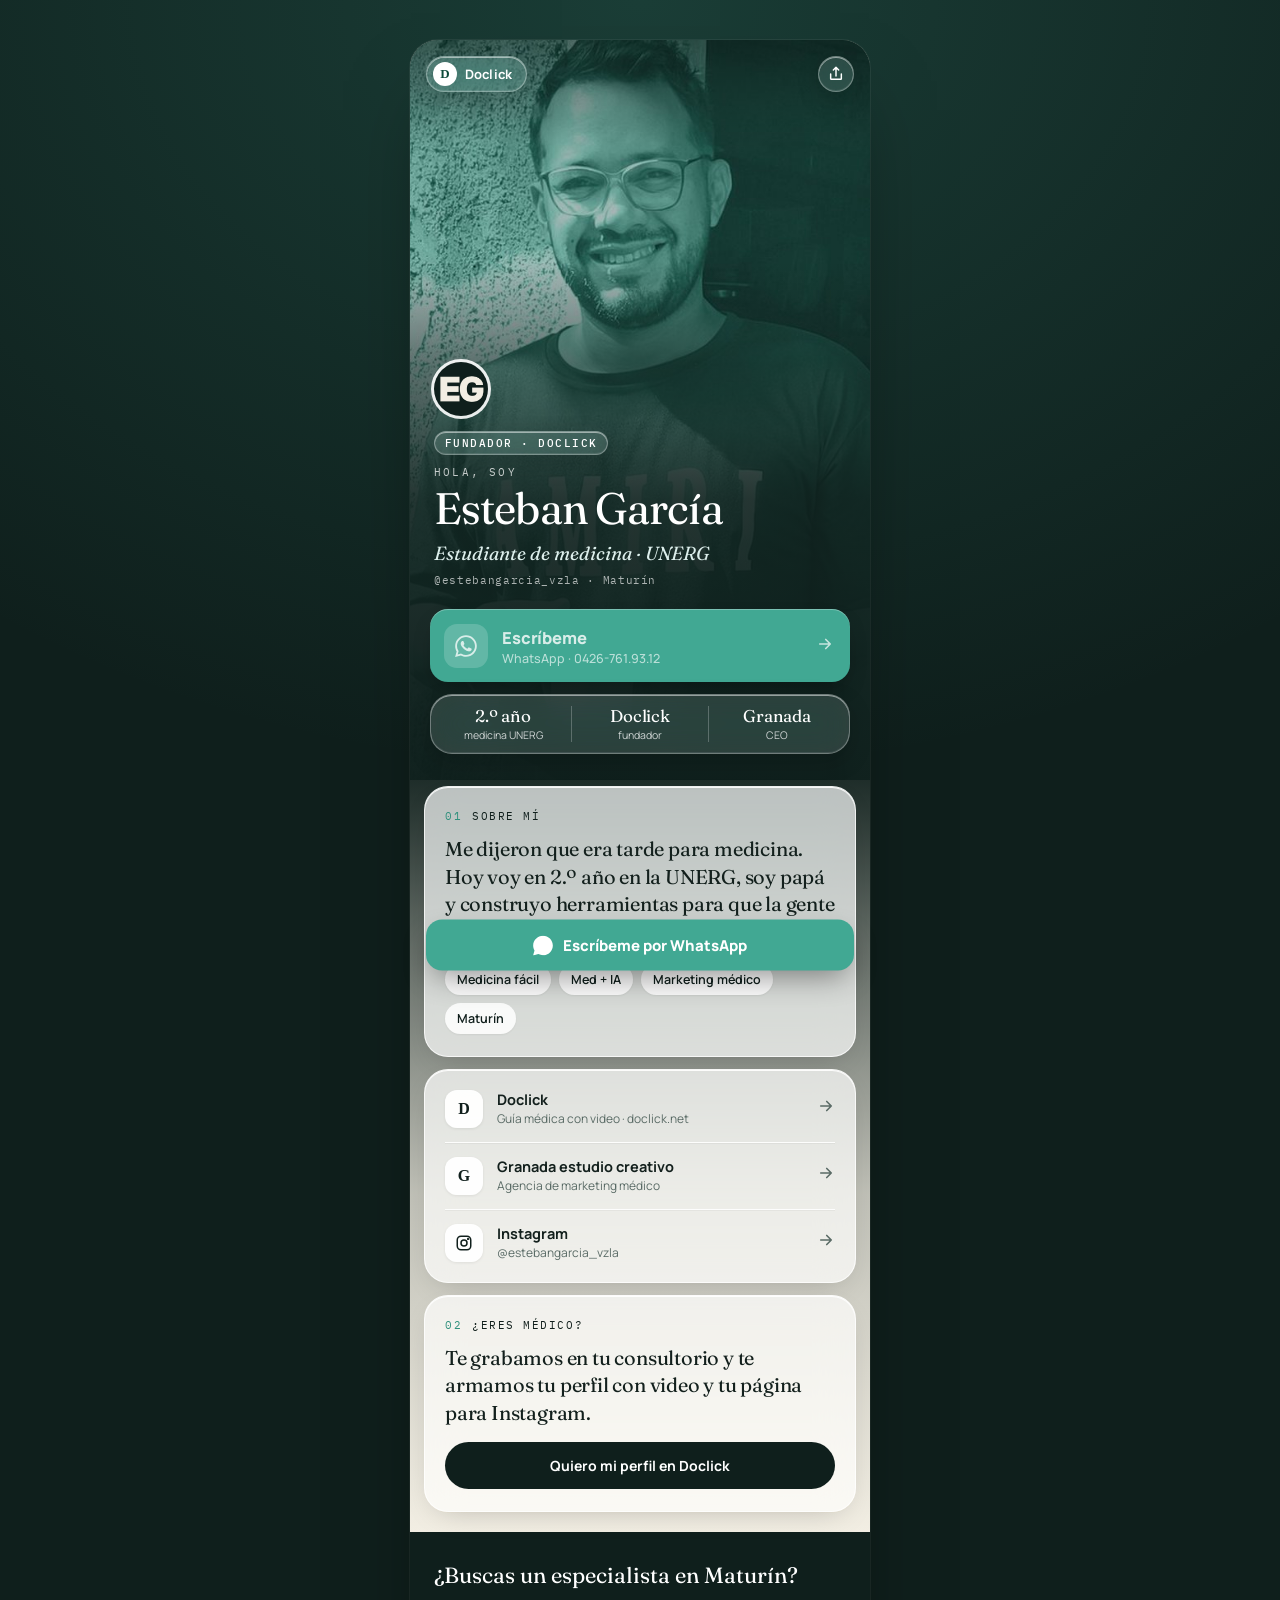
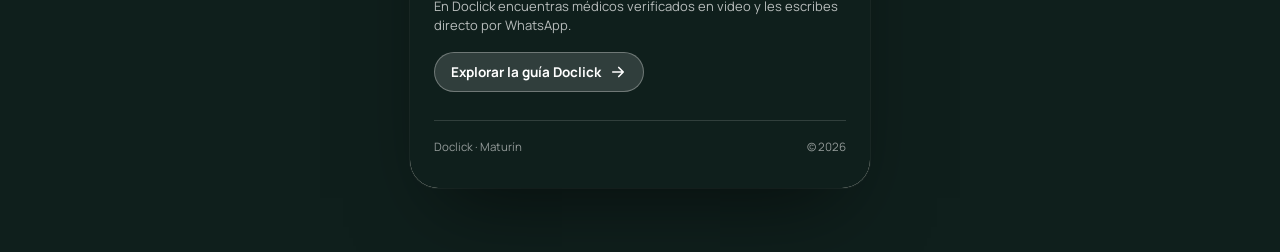
==== esteban.html @ 290d23aa "Add founder landing (esteban.html) and shared landing.css Co-Authored-By: Claude Opus 5.5 <noreply@a" ====
<!DOCTYPE html>
<html lang="es">
<head>
<meta charset="UTF-8">
<meta name="viewport" content="width=device-width, initial-scale=1.0, viewport-fit=cover">
<!-- Google Analytics 4 -->
<script async src="https://www.googletagmanager.com/gtag/js?id=G-QHY2PM07NM"></script>
<script>
  window.dataLayer = window.dataLayer || [];
  function gtag(){dataLayer.push(arguments);}
  gtag('js', new Date());
  gtag('config', 'G-QHY2PM07NM', {send_page_view: false});
</script>
<title>Esteban García — Fundador de Doclick</title>
<meta name="description" content="Estudiante de medicina en la UNERG, fundador de Doclick y CEO de Granada estudio creativo.">
<meta name="robots" content="noindex">
<meta name="theme-color" content="#0F1F1C">
<link rel="icon" type="image/svg+xml" href="data:image/svg+xml,%3Csvg xmlns='http://www.w3.org/2000/svg' viewBox='0 0 100 100'%3E%3Crect width='100' height='100' rx='20' fill='%230D4A3A'/%3E%3Ctext x='50%25' y='55%25' dominant-baseline='middle' text-anchor='middle' font-family='Georgia' font-weight='bold' font-size='55' fill='white'%3ED%3C/text%3E%3C/svg%3E">
<meta property="og:title" content="Esteban García — Fundador de Doclick">
<meta property="og:description" content="Estudiante de medicina en la UNERG, fundador de Doclick y CEO de Granada estudio creativo.">
<meta property="og:image" content="https://doclick.net/images/cover-esteban-garcia.jpg">
<link rel="preconnect" href="https://fonts.googleapis.com">
<link rel="preconnect" href="https://fonts.gstatic.com" crossorigin>
<link href="https://fonts.googleapis.com/css2?family=Fraunces:ital,opsz,wght@0,9..144,400;0,9..144,600;1,9..144,400;1,9..144,500&family=Manrope:wght@400;500;600;700;800&family=IBM+Plex+Mono:wght@400;500&display=swap" rel="stylesheet">
<link rel="stylesheet" href="landing.css">
<style>
  /* Colores de la marca personal de Esteban (monograma EG) */
  :root { --deep: #0F1F1C; --accent: #41A893; --accent-ink: #FFFFFF; --paper: #F2EEE3; --ink: #13201D; --soft: #5A6B66; }
  .btn-sec { display: flex; align-items: center; justify-content: center; gap: 8px; width: 100%; margin-top: 16px; padding: 14px; border-radius: 99px; background: var(--deep); color: #fff; font-size: 14px; font-weight: 700; }
</style>
</head>
<body>

<div class="stage">
  <main class="lp" id="lp">
    <header class="cover">
      <img src="images/cover-esteban-garcia.jpg" alt="Esteban García" fetchpriority="high">
      <div class="topbar">
        <a class="pill glass" href="index.html?utm_source=instagram&utm_medium=bio&utm_campaign=fundador" data-track="logo" aria-label="Ir a Doclick"><span class="d">D</span>Doclick</a>
        <button class="icon-btn glass" id="share" type="button" aria-label="Compartir esta página"><svg width="16" height="16" viewBox="0 0 24 24" fill="none" stroke="currentColor" stroke-width="2.2" stroke-linecap="round" stroke-linejoin="round" aria-hidden="true"><path d="M4 12v7a1 1 0 0 0 1 1h14a1 1 0 0 0 1-1v-7M16 6l-4-4-4 4M12 2v13"/></svg></button>
      </div>
      <div class="cover-body">
        <div class="who">
          <img class="cover-logo" src="images/monograma-eg.png" alt="Monograma EG">
          <div class="badge glass">Fundador · Doclick</div>
          <h1><small>Hola, soy</small>Esteban García</h1>
          <p class="spec">Estudiante de medicina · UNERG</p>
          <p class="reg">@estebangarcia_vzla · Maturín</p>
        </div>
        <a class="btn-main" id="main-cta" href="#" target="_blank" rel="noopener" data-track="whatsapp" data-wa="personal">
          <span class="ic"><svg width="22" height="22" viewBox="0 0 24 24" fill="currentColor" aria-hidden="true"><path d="M17.5 14.4c-.3-.1-1.7-.8-2-.9-.3-.1-.5-.1-.7.1-.2.3-.8.9-.9 1.1-.2.2-.3.2-.6.1-.3-.1-1.2-.5-2.3-1.4-.9-.8-1.4-1.7-1.6-2-.2-.3 0-.5.1-.6l.4-.5c.2-.2.2-.3.3-.5.1-.2 0-.4 0-.5l-.9-2.2c-.2-.6-.5-.5-.7-.5h-.6c-.2 0-.5.1-.8.4-.3.3-1 1-1 2.5s1.1 2.9 1.2 3.1c.1.2 2.1 3.2 5.1 4.5.7.3 1.3.5 1.7.6.7.2 1.4.2 1.9.1.6-.1 1.7-.7 1.9-1.4.2-.7.2-1.3.2-1.4-.1-.1-.3-.2-.6-.3zM12 21.8c-1.8 0-3.5-.5-5-1.4l-.4-.2-3.7 1 1-3.6-.2-.4C2.7 15.6 2.2 13.8 2.2 12 2.2 6.6 6.6 2.2 12 2.2S21.8 6.6 21.8 12 17.4 21.8 12 21.8zM12 .2C5.5.2.2 5.5.2 12c0 2.1.5 4.1 1.6 5.9L.1 24l6.3-1.7c1.7.9 3.7 1.4 5.6 1.4 6.5 0 11.8-5.3 11.8-11.8S18.5.2 12 .2z"/></svg></span>
          <span><strong>Escríbeme</strong><span>WhatsApp · 0426-761.93.12</span></span>
          <span class="arrow"><svg width="18" height="18" viewBox="0 0 24 24" fill="none" stroke="currentColor" stroke-width="2.2" stroke-linecap="round" stroke-linejoin="round" aria-hidden="true"><path d="M5 12h14M13 6l6 6-6 6"/></svg></span>
        </a>
        <div class="facts glass" role="list" aria-label="Datos destacados">
          <div class="fact" role="listitem"><b>2.º año</b><span>medicina UNERG</span></div>
          <div class="fact" role="listitem"><b>Doclick</b><span>fundador</span></div>
          <div class="fact" role="listitem"><b>Granada</b><span>CEO</span></div>
        </div>
      </div>
    </header>

    <div class="lower">
      <section class="block" aria-label="Sobre mí">
        <p class="eyebrow"><i>01</i>Sobre mí</p>
        <p class="lead">Me dijeron que era tarde para medicina. Hoy voy en 2.º año en la UNERG, soy papá y construyo herramientas para que la gente encuentre buenos médicos.</p>
        <ul class="chips" aria-label="Temas">
          <li>Medicina fácil</li><li>Med + IA</li><li>Marketing médico</li><li>Maturín</li>
        </ul>
      </section>

      <section class="block rows" aria-label="Mis proyectos">
        <a href="index.html?utm_source=instagram&utm_medium=bio&utm_campaign=fundador" data-track="doclick">
          <span class="ri" style="font-family:Georgia,serif;font-weight:700;">D</span>
          <span><strong>Doclick</strong><small>Guía médica con video · doclick.net</small></span>
          <span class="go"><svg width="18" height="18" viewBox="0 0 24 24" fill="none" stroke="currentColor" stroke-width="2.2" stroke-linecap="round" stroke-linejoin="round" aria-hidden="true"><path d="M5 12h14M13 6l6 6-6 6"/></svg></span>
        </a>
        <a href="https://instagram.com/granadaestudiocreativo" target="_blank" rel="noopener" data-track="granada">
          <span class="ri" style="font-family:Georgia,serif;font-weight:700;">G</span>
          <span><strong>Granada estudio creativo</strong><small>Agencia de marketing médico</small></span>
          <span class="go"><svg width="18" height="18" viewBox="0 0 24 24" fill="none" stroke="currentColor" stroke-width="2.2" stroke-linecap="round" stroke-linejoin="round" aria-hidden="true"><path d="M5 12h14M13 6l6 6-6 6"/></svg></span>
        </a>
        <a href="https://instagram.com/estebangarcia_vzla" target="_blank" rel="noopener" data-track="instagram">
          <span class="ri"><svg width="18" height="18" viewBox="0 0 24 24" fill="none" stroke="currentColor" stroke-width="2" stroke-linecap="round" stroke-linejoin="round" aria-hidden="true"><rect x="3" y="3" width="18" height="18" rx="5"/><circle cx="12" cy="12" r="4"/><circle cx="17.5" cy="6.5" r=".6" fill="currentColor"/></svg></span>
          <span><strong>Instagram</strong><small>@estebangarcia_vzla</small></span>
          <span class="go"><svg width="18" height="18" viewBox="0 0 24 24" fill="none" stroke="currentColor" stroke-width="2.2" stroke-linecap="round" stroke-linejoin="round" aria-hidden="true"><path d="M5 12h14M13 6l6 6-6 6"/></svg></span>
        </a>
      </section>

      <section class="block" aria-label="Para médicos">
        <p class="eyebrow"><i>02</i>¿Eres médico?</p>
        <p class="lead">Te grabamos en tu consultorio y te armamos tu perfil con video y tu página para Instagram.</p>
        <a class="btn-sec" href="#" target="_blank" rel="noopener" data-track="recruitment" data-wa="doclick">Quiero mi perfil en Doclick</a>
      </section>
    </div>

    <footer class="foot">
      <h2>¿Buscas un especialista en Maturín?</h2>
      <p>En Doclick encuentras médicos verificados en video y les escribes directo por WhatsApp.</p>
      <a class="explore" href="index.html?utm_source=instagram&utm_medium=bio&utm_campaign=fundador#directorio" data-track="directorio">Explorar la guía Doclick <svg width="18" height="18" viewBox="0 0 24 24" fill="none" stroke="currentColor" stroke-width="2.2" stroke-linecap="round" stroke-linejoin="round" aria-hidden="true"><path d="M5 12h14M13 6l6 6-6 6"/></svg></a>
      <div class="sign"><span>Doclick · Maturín</span><span>© 2026</span></div>
    </footer>
  </main>
</div>
<div class="dock" id="dock" aria-hidden="true"><a href="#" target="_blank" rel="noopener" data-track="whatsapp_dock" data-wa="personal"><svg width="20" height="20" viewBox="0 0 24 24" fill="currentColor" aria-hidden="true"><path d="M12 .2C5.5.2.2 5.5.2 12c0 2.1.5 4.1 1.6 5.9L.1 24l6.3-1.7c1.7.9 3.7 1.4 5.6 1.4 6.5 0 11.8-5.3 11.8-11.8S18.5.2 12 .2z"/></svg>Escríbeme por WhatsApp</a></div>

<script src="data.js"></script>
<script>
// Landing personal del fundador para la bio de Instagram (doclick.net/esteban)
const WA={
  personal:buildWaLink(DOCLICK.contactWhatsapp,'Hola Esteban, te vi en Instagram y quiero preguntarte algo'),
  doclick:buildWaLink(DOCLICK.contactWhatsapp,DOCLICK.contactMessage)
};
document.querySelectorAll('[data-wa]').forEach(a=>{a.href=WA[a.dataset.wa];});
document.querySelectorAll('[data-track]').forEach(a=>a.addEventListener('click',()=>gtag('event','click_founder_link',{link_type:a.dataset.track})));
gtag('event','page_view',{page_title:document.title});

document.getElementById('share').addEventListener('click',async()=>{
  gtag('event','click_founder_link',{link_type:'share'});
  try{if(navigator.share)await navigator.share({title:document.title,url:location.href});else{await navigator.clipboard.writeText(location.href);alert('Enlace copiado');}}catch(e){}
});

const dock=document.getElementById('dock');
if('IntersectionObserver' in window){
  new IntersectionObserver(([e])=>{const on=!e.isIntersecting&&e.boundingClientRect.top<0;dock.classList.toggle('on',on);dock.setAttribute('aria-hidden',String(!on));}).observe(document.getElementById('main-cta'));
}
</script>

</body>
</html>
---- landing.css ----
/* Estilos compartidos de las landings de Instagram: link.html (médicos) y esteban.html (fundador) */
/* Landing "link en la bio" de Instagram — una sola plantilla, personalizada por médico desde data.js (campo landing) */
:root {
  --deep: #0D4A3A; --accent: #C4956A; --accent-ink: #1B1B1B; --paper: #F7F5F2; --ink: #1A1A1A; --soft: #5C6B66;
  --line: color-mix(in srgb, var(--ink) 12%, transparent);
  --card: color-mix(in srgb, #fff 70%, var(--paper));
  --serif: 'Fraunces', Georgia, serif; --sans: 'Manrope', system-ui, sans-serif; --mono: 'IBM Plex Mono', ui-monospace, monospace;
}
* { box-sizing: border-box; margin: 0; padding: 0; }
html { -webkit-text-size-adjust: 100%; }
body { font-family: var(--sans); color: var(--ink); background: var(--deep); min-height: 100vh; -webkit-font-smoothing: antialiased; }
a { color: inherit; text-decoration: none; }
img { display: block; max-width: 100%; }
.stage { min-height: 100vh; display: flex; justify-content: center; }
.lp { width: 100%; max-width: 460px; background: var(--paper); position: relative; overflow: hidden; }
@media (min-width: 560px) {
  .stage { padding: 40px 16px 64px; background:
    radial-gradient(120% 60% at 50% 0%, color-mix(in srgb, var(--accent) 22%, transparent), transparent 70%), var(--deep); }
  .lp { border-radius: 28px; box-shadow: 0 40px 80px -30px rgba(0,0,0,.55), 0 0 0 1px rgba(255,255,255,.06); }
}

/* Portada */
.cover { position: relative; width: 100%; padding-top: 70%; background: var(--deep); color: #fff; overflow: hidden; }
.cover > img { position: absolute; inset: 0; width: 100%; height: 100%; object-fit: cover; object-position: 50% 0%; }
.cover::after { content: ""; position: absolute; inset: 0; background:
    linear-gradient(180deg, rgba(0,0,0,.32) 0%, transparent 15%, transparent 30%, color-mix(in srgb, var(--deep) 50%, transparent) 44%, color-mix(in srgb, var(--deep) 84%, transparent) 62%, color-mix(in srgb, var(--deep) 93%, transparent) 100%); }
.cover--compact { padding-top: 84px; }
.cover--compact::after { display: none; }
/* Vidrio líquido (estilo iOS): translúcido, desenfoca lo que hay detrás, con brillo fino en el borde */
.glass { background: rgba(255,255,255,.14); backdrop-filter: blur(16px) saturate(170%); -webkit-backdrop-filter: blur(16px) saturate(170%); border: 1px solid rgba(255,255,255,.32); box-shadow: inset 0 1px 0 rgba(255,255,255,.5), inset 0 -1px 0 rgba(255,255,255,.1), 0 8px 24px rgba(0,0,0,.16); }
.cover-avatar { width: 112px; height: 112px; border-radius: 50%; overflow: hidden; margin-bottom: 18px; box-shadow: 0 0 0 3px var(--accent); background: rgba(255,255,255,.08); display: grid; place-items: center; font-family: var(--serif); font-size: 40px; }
.cover-avatar img { width: 100%; height: 100%; object-fit: cover; }
.topbar { position: absolute; z-index: 2; top: 0; left: 0; right: 0; display: flex; justify-content: space-between; align-items: center; padding: 16px; }
.pill { display: inline-flex; align-items: center; gap: 8px; height: 36px; padding: 0 14px 0 6px; border-radius: 99px; font-size: 13px; font-weight: 700; letter-spacing: .01em; color: #fff; }
.pill .d { width: 24px; height: 24px; border-radius: 50%; background: #fff; color: #0D4A3A; display: grid; place-items: center; font-family: Georgia, serif; font-weight: 700; font-size: 13px; }
.icon-btn { width: 36px; height: 36px; border-radius: 50%; display: grid; place-items: center; color: #fff; cursor: pointer; }
.cover-body { position: relative; z-index: 2; padding: 0 20px 26px; }
.cover-body > .who { padding: 0 4px; }
.cover-logo { width: 54px; height: 54px; border-radius: 50%; margin-bottom: 14px; box-shadow: 0 0 0 3px rgba(255,255,255,.9); background: #fff; }
.badge { display: inline-flex; align-items: center; height: 24px; padding: 0 10px; border-radius: 99px; font-family: var(--mono); font-size: 10.5px; font-weight: 500; letter-spacing: .14em; text-transform: uppercase; color: #fff; margin-bottom: 12px; }
.cover h1 { font-family: var(--serif); font-weight: 400; font-size: clamp(34px, 10vw, 44px); line-height: 1.02; letter-spacing: -0.02em; }
.cover h1 small { display: block; font-family: var(--mono); font-size: 11px; letter-spacing: .2em; text-transform: uppercase; opacity: .75; margin-bottom: 8px; font-weight: 400; }
.cover .spec { margin-top: 10px; font-family: var(--serif); font-style: italic; font-size: 19px; color: color-mix(in srgb, #fff 82%, var(--accent)); }
.cover .reg { margin-top: 8px; font-family: var(--mono); font-size: 11px; letter-spacing: .06em; opacity: .65; }

/* Llamado principal */
.btn-main { margin-top: 22px; box-shadow: inset 0 1px 0 rgba(255,255,255,.3), 0 10px 24px -10px rgba(0,0,0,.4); display: flex; align-items: center; gap: 14px; width: 100%; padding: 14px 16px 14px 14px; border-radius: 18px; background: var(--accent); color: var(--accent-ink); transition: transform .15s ease, filter .15s ease; }
.btn-main:hover { filter: brightness(1.06); }
.btn-main:active { transform: scale(.985); }
.btn-main .ic { flex: none; width: 44px; height: 44px; border-radius: 13px; background: rgba(255,255,255,.22); display: grid; place-items: center; }
.btn-main strong { display: block; font-size: 16.5px; font-weight: 800; letter-spacing: -0.01em; }
.btn-main span { display: block; font-size: 12.5px; font-weight: 500; opacity: .8; margin-top: 1px; }
.btn-main .arrow { margin-left: auto; opacity: .7; }
.alt-lines { display: flex; gap: 8px; margin-top: 10px; }
.alt-lines a { flex: 1; text-align: center; font-size: 12.5px; font-weight: 700; color: #fff; padding: 11px; border-radius: 99px; }
.verified { display: flex; align-items: center; justify-content: center; gap: 7px; margin-top: 16px; font-size: 12px; font-weight: 600; color: rgba(255,255,255,.72); }
.verified svg { color: var(--accent); }

/* Datos destacados */
.facts { display: flex; margin-top: 12px; padding: 11px 4px; border-radius: 22px; }
.fact { flex: 1; min-width: 0; text-align: center; padding: 0 6px; }
.fact + .fact { border-left: 1px solid rgba(255,255,255,.24); }
.fact b { display: block; font-family: var(--serif); font-weight: 400; font-size: 17px; letter-spacing: -0.01em; color: #fff; line-height: 1.15; }
.fact span { display: block; font-size: 10.5px; color: rgba(255,255,255,.78); margin-top: 3px; line-height: 1.3; }

/* Parte inferior: el color de arriba baja y se aclara; cada sección es una tarjeta de vidrio */
.lower { padding: 6px 14px 20px; display: flex; flex-direction: column; gap: 12px;
  background: linear-gradient(180deg, color-mix(in srgb, var(--deep) 93%, transparent) 0%, color-mix(in srgb, var(--deep) 62%, var(--paper)) 22%, color-mix(in srgb, var(--deep) 22%, var(--paper)) 55%, var(--paper) 100%); }
.block { padding: 22px 20px; border-radius: 24px; background: rgba(255,255,255,.7); border: 1px solid rgba(255,255,255,.75); box-shadow: inset 0 1px 0 rgba(255,255,255,.9), 0 10px 30px -14px rgba(0,0,0,.25); backdrop-filter: blur(18px) saturate(160%); -webkit-backdrop-filter: blur(18px) saturate(160%); }
.eyebrow { display: flex; align-items: baseline; gap: 10px; margin-bottom: 12px; font-family: var(--mono); font-size: 11px; letter-spacing: .14em; text-transform: uppercase; color: color-mix(in srgb, var(--deep) 70%, var(--ink)); }
.eyebrow i { font-style: normal; color: var(--accent); filter: saturate(1.1) brightness(.85); }
.lead { font-family: var(--serif); font-size: 20px; line-height: 1.38; letter-spacing: -0.01em; color: var(--ink); }
.chips { display: flex; flex-wrap: wrap; gap: 8px; margin-top: 18px; }
.chips li { list-style: none; font-size: 12.5px; font-weight: 600; padding: 7px 12px; border-radius: 99px; background: rgba(255,255,255,.85); box-shadow: 0 1px 2px rgba(0,0,0,.06); color: color-mix(in srgb, var(--deep) 75%, var(--ink)); }

.video { position: relative; display: block; width: 100%; aspect-ratio: 16 / 9; border-radius: 16px; overflow: hidden; background: #000; cursor: pointer; border: 0; padding: 0; }
.video img { width: 100%; height: 100%; object-fit: cover; opacity: .85; transition: transform .4s ease; }
.video:hover img { transform: scale(1.03); }
.video .play { position: absolute; inset: 0; display: grid; place-items: center; }
.video .play span { width: 64px; height: 64px; border-radius: 50%; background: var(--accent); color: var(--accent-ink); display: grid; place-items: center; box-shadow: 0 10px 30px rgba(0,0,0,.35); }
.video iframe { position: absolute; inset: 0; width: 100%; height: 100%; border: 0; }
.video-cap { display: flex; justify-content: space-between; margin-top: 10px; font-size: 13px; font-weight: 600; }
.video-cap span { font-family: var(--mono); font-weight: 400; color: var(--soft); }

.place { font-family: var(--serif); font-size: 18px; line-height: 1.35; }
.hours { margin-top: 14px; display: flex; flex-direction: column; gap: 6px; }
.hours div { display: flex; align-items: baseline; gap: 8px; flex-wrap: wrap; font-size: 13.5px; line-height: 1.45; }
.hours dt { font-weight: 700; }
.hours dt:not(:empty)::after { content: " ·"; color: var(--soft); font-weight: 400; }
.hours dd { color: var(--soft); }
.btn-line { display: flex; align-items: center; justify-content: center; gap: 8px; width: 100%; margin-top: 18px; padding: 14px; border-radius: 99px; background: rgba(255,255,255,.95); box-shadow: 0 2px 8px -2px rgba(0,0,0,.12), inset 0 0 0 1px rgba(0,0,0,.05); font-size: 14px; font-weight: 700; transition: transform .15s ease; }
.btn-line:active { transform: scale(.98); }

.block.rows { padding-top: 6px; padding-bottom: 6px; }
.rows a { display: flex; align-items: center; gap: 14px; padding: 14px 0; border-bottom: 1px solid rgba(255,255,255,.9); box-shadow: 0 1px 0 rgba(0,0,0,.04); }
.rows a:last-child { border-bottom: 0; box-shadow: none; }
.rows .ri { width: 38px; height: 38px; border-radius: 12px; display: grid; place-items: center; background: rgba(255,255,255,.95); box-shadow: 0 1px 3px rgba(0,0,0,.08); color: color-mix(in srgb, var(--deep) 80%, var(--ink)); flex: none; }
.rows strong { display: block; font-size: 14.5px; font-weight: 700; }
.rows small { display: block; font-size: 12px; color: var(--soft); margin-top: 1px; }
.rows .go { margin-left: auto; color: var(--soft); transition: transform .15s ease; }
.rows a:hover .go { transform: translateX(3px); }

/* Pie Doclick */
.foot { background: var(--deep); color: #fff; padding: 30px 24px calc(100px + env(safe-area-inset-bottom)); }
@media (min-width: 560px) { .foot { padding-bottom: 34px; } }
.foot h2 { font-family: var(--serif); font-weight: 400; font-size: 22px; line-height: 1.2; }
.foot p { font-size: 13px; color: rgba(255,255,255,.7); margin-top: 8px; line-height: 1.5; }
.foot .explore { display: inline-flex; align-items: center; gap: 8px; margin-top: 16px; font-size: 13.5px; font-weight: 700; color: #fff; padding: 10px 16px; border-radius: 99px; background: rgba(255,255,255,.14); border: 1px solid rgba(255,255,255,.3); }
.foot .sign { display: flex; justify-content: space-between; align-items: center; margin-top: 28px; padding-top: 18px; border-top: 1px solid rgba(255,255,255,.14); font-size: 11.5px; color: rgba(255,255,255,.55); }
.foot .sign a { color: rgba(255,255,255,.85); font-weight: 600; }

/* Barra fija de WhatsApp */
.dock { position: fixed; z-index: 10; left: 50%; bottom: 0; width: 100%; max-width: 460px; transform: translate(-50%, 110%); padding: 12px 16px calc(12px + env(safe-area-inset-bottom)); transition: transform .3s cubic-bezier(.2,.8,.2,1); pointer-events: none; }
.dock.on { transform: translate(-50%, 0); pointer-events: auto; }
.dock a { display: flex; align-items: center; justify-content: center; gap: 10px; padding: 15px; border-radius: 16px; background: var(--accent); color: var(--accent-ink); font-weight: 800; font-size: 15px; box-shadow: 0 12px 30px -8px rgba(0,0,0,.45); }

.loading { padding: 120px 24px; text-align: center; color: var(--soft); font-size: 14px; }
.notfound { padding: 90px 28px; text-align: center; }
.notfound h1 { font-family: var(--serif); font-weight: 400; font-size: 30px; margin-bottom: 10px; }
.notfound p { color: var(--soft); margin-bottom: 24px; }
.notfound a { display: inline-block; padding: 14px 22px; border-radius: 14px; background: var(--deep); color: #fff; font-weight: 700; }

@media (prefers-reduced-motion: reduce) { * { transition: none !important; } }
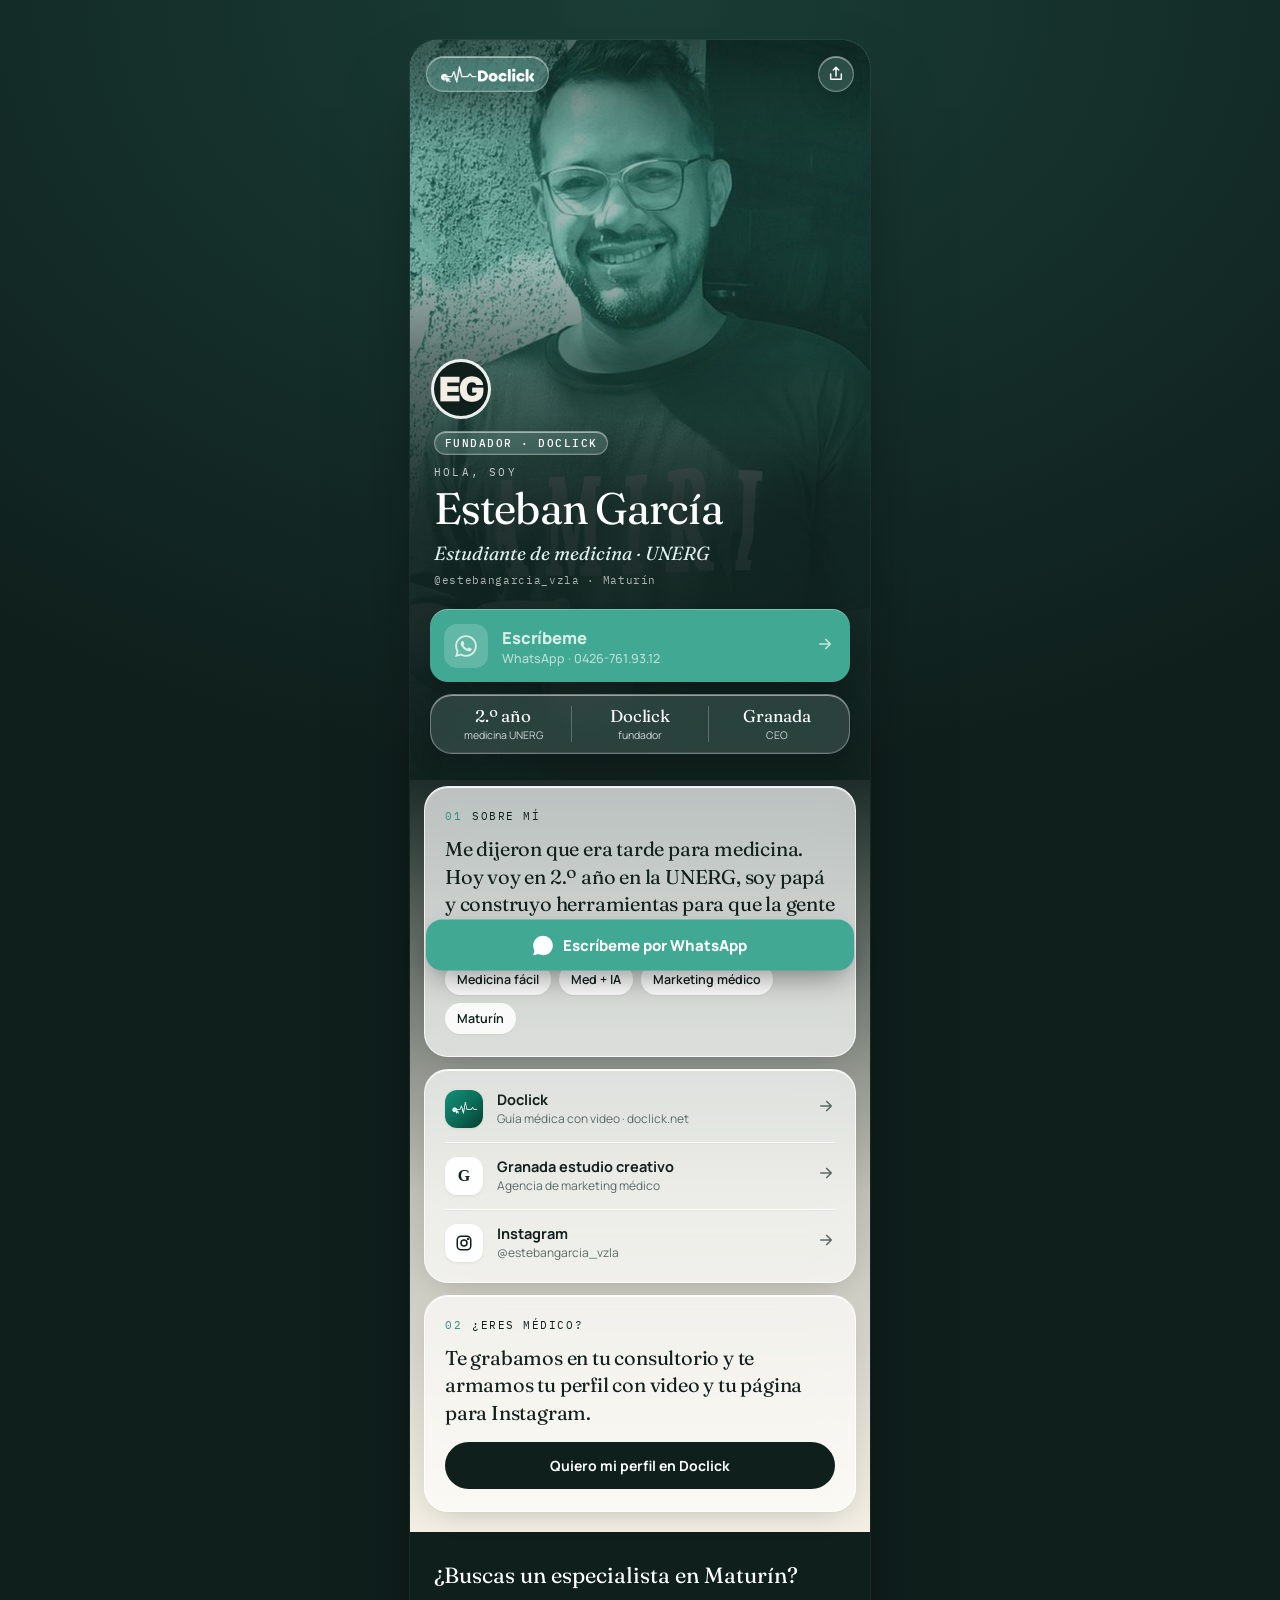
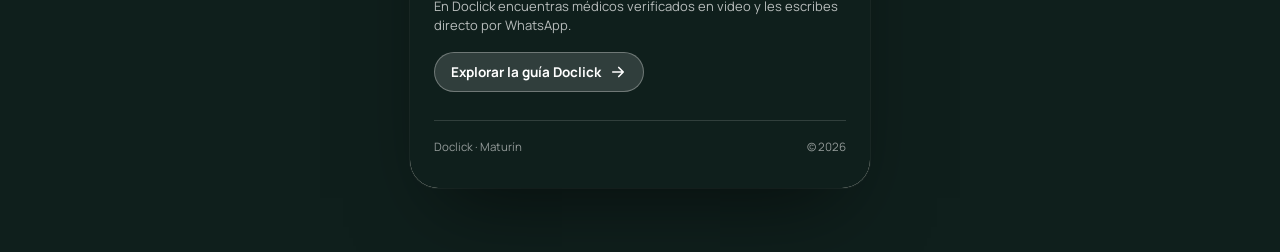
==== commit 4f307a51: "Use official Doclick logo site-wide; add favicon and missing og-image Co-Authored-By: Claude Opus 5." ====
--- a/esteban.html
+++ b/esteban.html
@@ -15,7 +15,8 @@
 <meta name="description" content="Estudiante de medicina en la UNERG, fundador de Doclick y CEO de Granada estudio creativo.">
 <meta name="robots" content="noindex">
 <meta name="theme-color" content="#0F1F1C">
-<link rel="icon" type="image/svg+xml" href="data:image/svg+xml,%3Csvg xmlns='http://www.w3.org/2000/svg' viewBox='0 0 100 100'%3E%3Crect width='100' height='100' rx='20' fill='%230D4A3A'/%3E%3Ctext x='50%25' y='55%25' dominant-baseline='middle' text-anchor='middle' font-family='Georgia' font-weight='bold' font-size='55' fill='white'%3ED%3C/text%3E%3C/svg%3E">
+<link rel="icon" type="image/png" href="images/favicon.png">
+<link rel="apple-touch-icon" href="images/apple-touch-icon.png">
 <meta property="og:title" content="Esteban García — Fundador de Doclick">
 <meta property="og:description" content="Estudiante de medicina en la UNERG, fundador de Doclick y CEO de Granada estudio creativo.">
 <meta property="og:image" content="https://doclick.net/images/cover-esteban-garcia.jpg">
@@ -36,7 +37,7 @@
     <header class="cover">
       <img src="images/cover-esteban-garcia.jpg" alt="Esteban García" fetchpriority="high">
       <div class="topbar">
-        <a class="pill glass" href="index.html?utm_source=instagram&utm_medium=bio&utm_campaign=fundador" data-track="logo" aria-label="Ir a Doclick"><span class="d">D</span>Doclick</a>
+        <a class="pill glass" href="index.html?utm_source=instagram&utm_medium=bio&utm_campaign=fundador" data-track="logo" aria-label="Ir a Doclick"><img src="images/logo-doclick-blanco.png" alt="Doclick" class="pill-logo" width="96" height="18"></a>
         <button class="icon-btn glass" id="share" type="button" aria-label="Compartir esta página"><svg width="16" height="16" viewBox="0 0 24 24" fill="none" stroke="currentColor" stroke-width="2.2" stroke-linecap="round" stroke-linejoin="round" aria-hidden="true"><path d="M4 12v7a1 1 0 0 0 1 1h14a1 1 0 0 0 1-1v-7M16 6l-4-4-4 4M12 2v13"/></svg></button>
       </div>
       <div class="cover-body">
@@ -71,7 +72,7 @@
 
       <section class="block rows" aria-label="Mis proyectos">
         <a href="index.html?utm_source=instagram&utm_medium=bio&utm_campaign=fundador" data-track="doclick">
-          <span class="ri" style="font-family:Georgia,serif;font-weight:700;">D</span>
+          <span class="ri" style="overflow:hidden;padding:0;"><img src="images/favicon.png" alt="" width="38" height="38"></span>
           <span><strong>Doclick</strong><small>Guía médica con video · doclick.net</small></span>
           <span class="go"><svg width="18" height="18" viewBox="0 0 24 24" fill="none" stroke="currentColor" stroke-width="2.2" stroke-linecap="round" stroke-linejoin="round" aria-hidden="true"><path d="M5 12h14M13 6l6 6-6 6"/></svg></span>
         </a>
--- a/landing.css
+++ b/landing.css
@@ -31,8 +31,8 @@
 .cover-avatar { width: 112px; height: 112px; border-radius: 50%; overflow: hidden; margin-bottom: 18px; box-shadow: 0 0 0 3px var(--accent); background: rgba(255,255,255,.08); display: grid; place-items: center; font-family: var(--serif); font-size: 40px; }
 .cover-avatar img { width: 100%; height: 100%; object-fit: cover; }
 .topbar { position: absolute; z-index: 2; top: 0; left: 0; right: 0; display: flex; justify-content: space-between; align-items: center; padding: 16px; }
-.pill { display: inline-flex; align-items: center; gap: 8px; height: 36px; padding: 0 14px 0 6px; border-radius: 99px; font-size: 13px; font-weight: 700; letter-spacing: .01em; color: #fff; }
-.pill .d { width: 24px; height: 24px; border-radius: 50%; background: #fff; color: #0D4A3A; display: grid; place-items: center; font-family: Georgia, serif; font-weight: 700; font-size: 13px; }
+.pill { display: inline-flex; align-items: center; height: 36px; padding: 0 14px; border-radius: 99px; color: #fff; }
+.pill-logo { height: 17px; width: auto; display: block; }
 .icon-btn { width: 36px; height: 36px; border-radius: 50%; display: grid; place-items: center; color: #fff; cursor: pointer; }
 .cover-body { position: relative; z-index: 2; padding: 0 20px 26px; }
 .cover-body > .who { padding: 0 4px; }
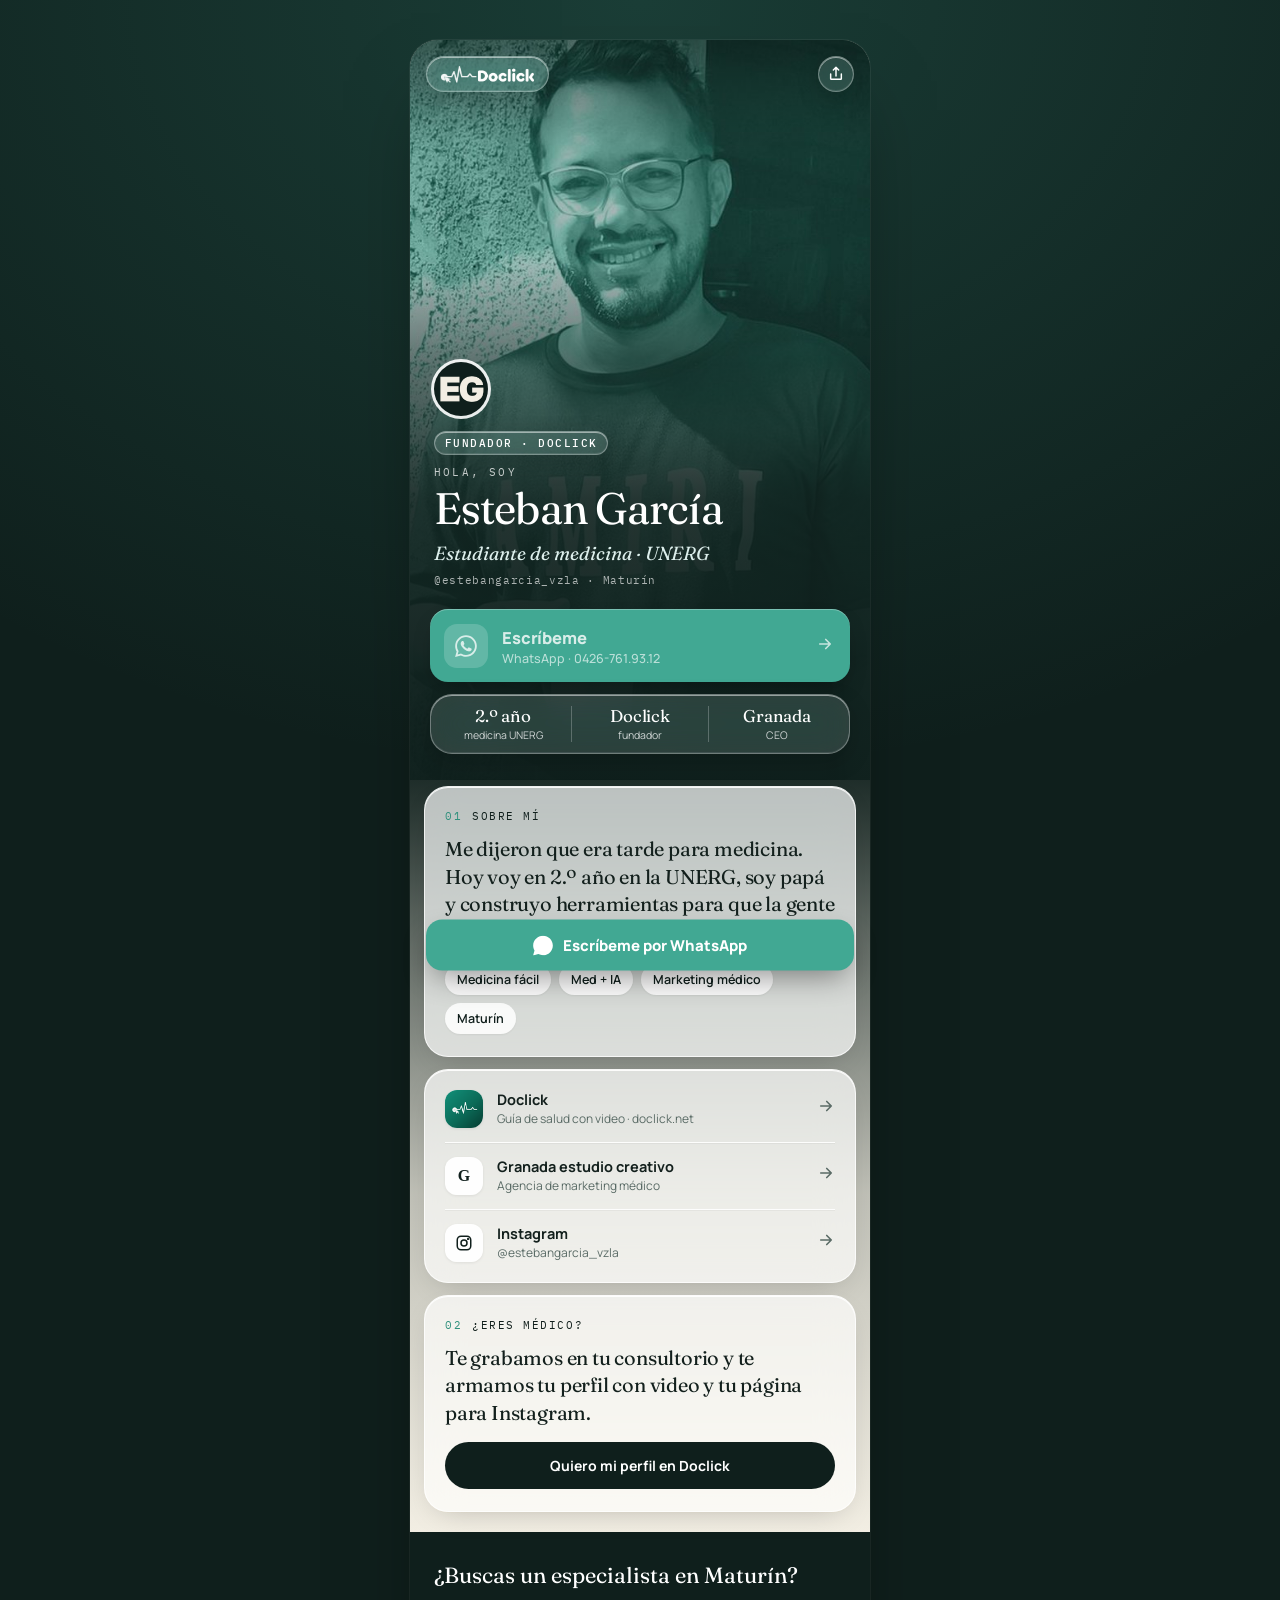
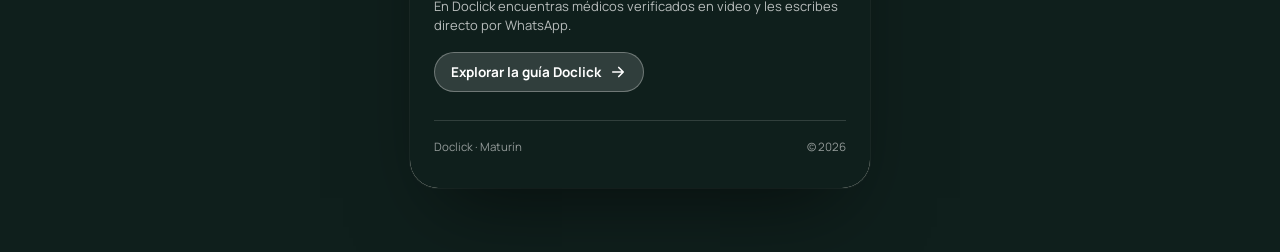
==== commit b3782339: "New hero with original photos; plans, categories and registration page - Hero: replace Dr. Domingo's" ====
--- a/esteban.html
+++ b/esteban.html
@@ -73,7 +73,7 @@
       <section class="block rows" aria-label="Mis proyectos">
         <a href="index.html?utm_source=instagram&utm_medium=bio&utm_campaign=fundador" data-track="doclick">
           <span class="ri" style="overflow:hidden;padding:0;"><img src="images/favicon.png" alt="" width="38" height="38"></span>
-          <span><strong>Doclick</strong><small>Guía médica con video · doclick.net</small></span>
+          <span><strong>Doclick</strong><small>Guía de salud con video · doclick.net</small></span>
           <span class="go"><svg width="18" height="18" viewBox="0 0 24 24" fill="none" stroke="currentColor" stroke-width="2.2" stroke-linecap="round" stroke-linejoin="round" aria-hidden="true"><path d="M5 12h14M13 6l6 6-6 6"/></svg></span>
         </a>
         <a href="https://instagram.com/granadaestudiocreativo" target="_blank" rel="noopener" data-track="granada">
